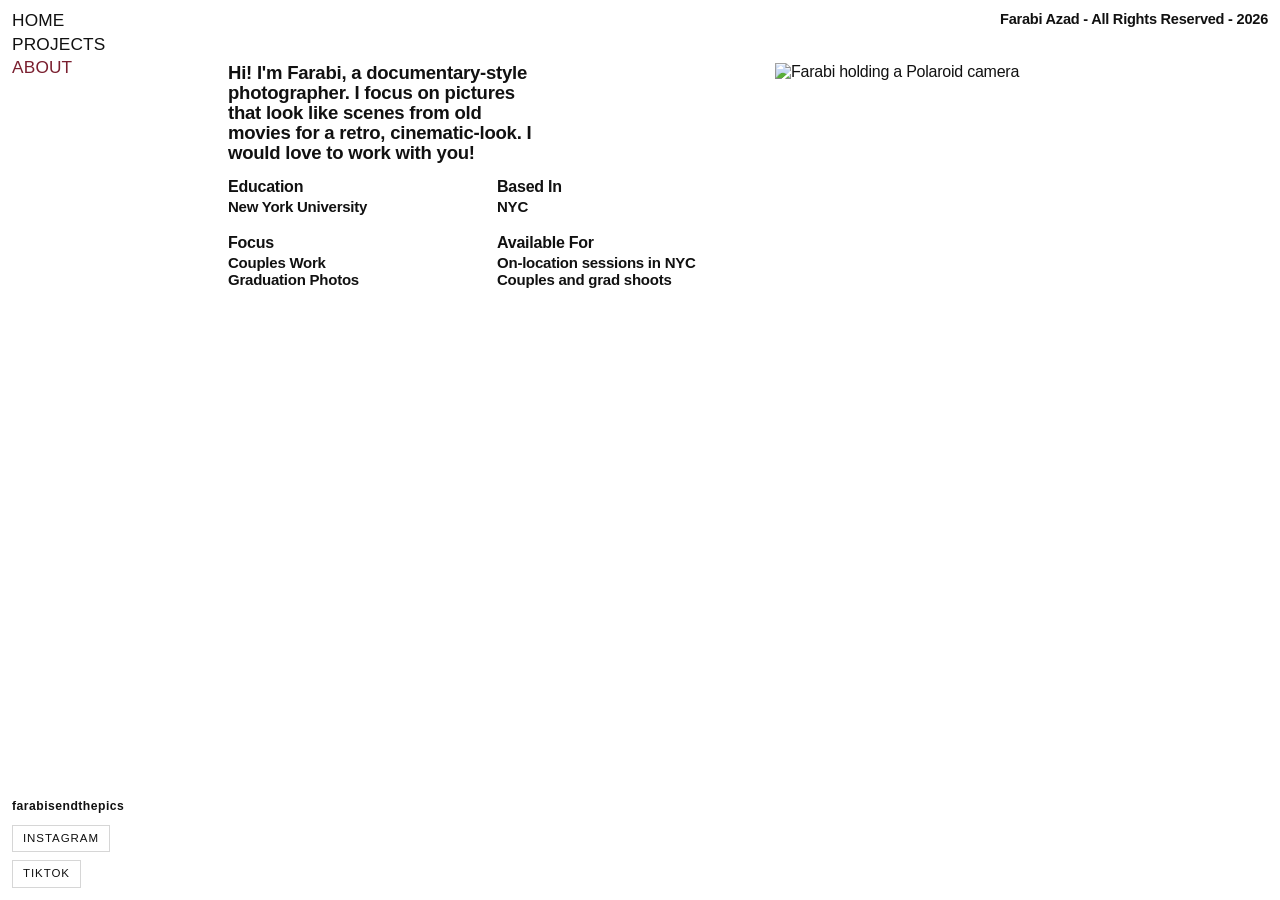
==== about.html @ 74b28d85 "Add files via upload" ====
<!DOCTYPE html>
<html lang="en">
<head>
  <meta charset="UTF-8" />
  <meta name="viewport" content="width=device-width, initial-scale=1.0" />
  <title>Farabi Azad | About</title>
  <link rel="stylesheet" href="styles.css" />
</head>
<body class="about-page">
  <header class="site-nav" aria-label="Main navigation">
    <a href="index.html">Home</a>
    <a href="projects.html">Projects</a>
    <a href="about.html" aria-current="page">About</a>
  </header>

  <div class="site-social" aria-label="Social links">
    <span class="site-logo">farabisendthepics</span>
    <a href="https://www.instagram.com/farabisendthepics/" target="_blank" rel="noopener">Instagram</a>
    <a href="https://www.tiktok.com/@farabisendthepics" target="_blank" rel="noopener">TikTok</a>
  </div>

  <p class="about-note">Farabi Azad - All Rights Reserved - 2026</p>

  <main class="page page-offset">
    <div class="about-layout">
      <section>
        <p class="about-intro">
          Hi! I'm Farabi, a documentary-style photographer. I focus on pictures that look like scenes from old movies for a retro, cinematic-look. I would love to work with you!
        </p>

        <div class="about-columns">
          <article class="about-block">
            <h2>Education</h2>
            <ul>
              <li>New York University</li>
            </ul>
          </article>

          <article class="about-block">
            <h2>Based In</h2>
            <ul>
              <li>NYC</li>
            </ul>
          </article>

          <article class="about-block">
            <h2>Focus</h2>
            <ul>
              <li>Couples Work</li>
              <li>Graduation Photos</li>
            </ul>
          </article>

          <article class="about-block">
            <h2>Available For</h2>
            <ul>
              <li>On-location sessions in NYC</li>
              <li>Couples and grad shoots</li>
            </ul>
          </article>
        </div>
      </section>

      <figure class="about-photo">
        <img src="images/about/about-01.jpg" alt="Farabi holding a Polaroid camera" />
      </figure>
    </div>
  </main>
</body>
</html>
---- styles.css ----
:root {
  --bg: #ffffff;
  --ink: #111111;
  --muted: #9b9b9b;
  --active: #7a1f2f;
  --page-pad: 12px;
  --mosaic-gap: 10px;
}

* {
  box-sizing: border-box;
  margin: 0;
  padding: 0;
}

html,
body {
  min-height: 100%;
}

body {
  font-family: "Helvetica Neue", Helvetica, Arial, sans-serif;
  background: var(--bg);
  color: var(--ink);
  letter-spacing: -0.015em;
}

img {
  display: block;
  width: 100%;
  height: 100%;
  object-fit: cover;
}

a {
  color: inherit;
  text-decoration: none;
}

.site-nav {
  position: fixed;
  top: var(--page-pad);
  left: var(--page-pad);
  z-index: 40;
  display: flex;
  flex-direction: column;
  gap: 6px;
}

.site-nav a {
  color: var(--ink);
  font-size: clamp(15px, 1.35vw, 22px);
  font-weight: 500;
  text-transform: uppercase;
  letter-spacing: 0.01em;
  line-height: 1.02;
}

.site-nav a[aria-current="page"],
.site-nav a:hover,
.site-nav a:focus-visible {
  color: var(--active);
}

.page {
  min-height: 100vh;
  padding: var(--page-pad);
}

.page-offset {
  padding-top: clamp(150px, 16vw, 250px);
}

.home-gallery {
  display: grid;
  grid-template-columns: 0.95fr 1.55fr 1fr;
  gap: 8px;
  align-items: stretch;
  margin-top: clamp(45px, 5vw, 95px);
}

.home-strips {
  display: grid;
  grid-template-columns: repeat(8, minmax(0, 1fr));
  min-height: clamp(320px, 41vw, 560px);
}

.home-feature,
.home-side {
  min-height: clamp(320px, 41vw, 560px);
}

.home-feature {
  position: relative;
  overflow: hidden;
}

.home-feature::after {
  content: "";
  position: absolute;
  inset: 0;
  background:
    repeating-linear-gradient(
      90deg,
      rgba(7, 20, 40, 0.45) 0 94px,
      rgba(30, 54, 82, 0.08) 94px 140px
    );
  pointer-events: none;
  mix-blend-mode: multiply;
}

.home-caption-row {
  display: grid;
  grid-template-columns: 0.95fr 1.55fr 1fr;
  gap: 8px;
  margin-top: 10px;
}

.home-caption {
  font-size: clamp(14px, 1.05vw, 20px);
  line-height: 1.03;
  font-weight: 700;
}

.home-caption.muted {
  color: var(--muted);
}

.home-caption strong {
  display: block;
}

.home-page {
  overflow-x: hidden;
}

.home-main {
  margin-left: calc(clamp(200px, 17vw, 280px) + 28px);
  height: 100vh;
  overflow-y: auto;
  padding: 12px 16px 14px 0;
}

.home-media-layout {
  display: grid;
  grid-template-columns: minmax(0, 0.95fr) minmax(0, 1.35fr);
  gap: var(--mosaic-gap);
  height: 100%;
}

.home-videos {
  display: block;
  height: 100%;
  min-height: 0;
  overflow: hidden;
  padding-right: 4px;
}

.home-video-group {
  display: none;
  grid-template-rows: repeat(3, minmax(0, 1fr));
  gap: var(--mosaic-gap);
  height: 100%;
}

.home-video-group.is-active {
  display: grid;
}

.home-video-card {
  display: flex;
  flex-direction: column;
  border: 1px solid #d6d6d6;
  background: #ffffff;
  min-height: 0;
}

.home-video {
  flex: 1 1 auto;
  min-height: 0;
  width: 100%;
  object-fit: cover;
  display: block;
  background: #e9e9e9;
}

.home-media-label {
  padding: 8px 10px;
  color: var(--muted);
  font-size: 0.76rem;
  text-transform: uppercase;
  letter-spacing: 0.08em;
}

.home-carousel {
  position: relative;
  overflow: hidden;
  height: 100%;
  padding-right: 4px;
}

.home-carousel-track {
  display: flex;
  flex-direction: column;
  gap: var(--mosaic-gap);
  will-change: transform;
}

.home-photo-tile {
  width: min(100%, 760px);
  margin-inline: auto;
}

.home-photo-tile.ratio-3-2 {
  aspect-ratio: 3 / 2;
}

.home-photo-tile.ratio-3-4 {
  aspect-ratio: 3 / 4;
}

.projects-page {
  overflow: hidden;
}

.projects-shell {
  min-height: 100vh;
}

.projects-sidebar {
  position: fixed;
  top: var(--page-pad);
  left: var(--page-pad);
  width: clamp(200px, 17vw, 280px);
  z-index: 40;
}

.projects-page .site-nav {
  position: static;
}

.projects-page .projects-tabs {
  margin-top: clamp(48px, 7vh, 84px);
  display: flex;
  flex-direction: column;
  gap: 6px;
}

.inquire-cta {
  margin-top: 16px;
  border: 0;
  background: transparent;
  color: var(--active);
  font-family: inherit;
  font-size: clamp(12px, 0.95vw, 16px);
  font-weight: 500;
  text-transform: uppercase;
  letter-spacing: 0.02em;
  text-align: left;
  cursor: pointer;
}

.inquire-cta:hover,
.inquire-cta:focus-visible {
  color: var(--active);
  outline: 0;
}

.projects-page .project-tab {
  border: 0;
  background: transparent;
  color: var(--ink);
  font-family: inherit;
  font-size: clamp(13px, 1.2vw, 19px);
  font-weight: 500;
  text-transform: uppercase;
  text-align: left;
  line-height: 1.04;
  letter-spacing: 0.02em;
  cursor: pointer;
}

.projects-page .project-tab.is-active {
  color: var(--active);
}

.projects-page .project-tab:focus-visible {
  outline: 2px solid var(--active);
  outline-offset: 4px;
}

.projects-main {
  margin-left: calc(clamp(200px, 17vw, 280px) + 28px);
  height: 100vh;
  overflow-y: auto;
  overflow-x: hidden;
  padding: 12px 18px 28px 0;
}

.projects-main::-webkit-scrollbar {
  width: 10px;
}

.projects-main::-webkit-scrollbar-track {
  background: #f0f0f0;
}

.projects-main::-webkit-scrollbar-thumb {
  background: #cbcbcb;
}

.projects-page .project-panel {
  display: none;
  padding: 0 8px 8px 0;
}

.projects-page .project-panel.is-active {
  display: block;
}

.project-stack {
  display: flex;
  flex-direction: column;
  gap: var(--mosaic-gap);
}

.project-line {
  display: grid;
  gap: var(--mosaic-gap);
}

.pair-left {
  grid-template-columns: 2fr 1fr;
}

.pair-right {
  grid-template-columns: 1fr 2fr;
}

.project-item {
  width: 100%;
  height: auto;
}

.project-item.is-landscape {
  aspect-ratio: 3 / 2;
}

.project-item.is-portrait {
  aspect-ratio: 3 / 4;
}

.inquiry-wrap {
  margin-top: 22px;
  padding: 14px;
  border: 1px solid #d6d6d6;
  background: #ffffff;
}

.inquiry-title {
  font-size: clamp(16px, 1.6vw, 24px);
  text-transform: uppercase;
  font-weight: 700;
  margin-bottom: 12px;
}

.inquiry-form {
  display: grid;
  gap: 10px;
}

.inquiry-grid {
  display: grid;
  grid-template-columns: repeat(2, minmax(0, 1fr));
  gap: 10px;
}

.inquiry-field {
  display: grid;
  gap: 5px;
}

.inquiry-field span {
  font-size: 0.75rem;
  text-transform: uppercase;
  letter-spacing: 0.06em;
}

.inquiry-field input,
.inquiry-field textarea {
  width: 100%;
  border: 1px solid #cfcfcf;
  border-radius: 0;
  padding: 9px 10px;
  font: inherit;
  background: #ffffff;
  color: var(--ink);
}

.inquiry-field textarea {
  resize: vertical;
}

.inquiry-submit {
  justify-self: start;
  border: 1px solid #111111;
  border-radius: 0;
  padding: 9px 16px;
  font: inherit;
  font-size: 0.78rem;
  font-weight: 700;
  text-transform: uppercase;
  letter-spacing: 0.06em;
  background: #ffffff;
  color: #111111;
  cursor: pointer;
}

.placeholder-frame {
  border: 1px solid #d6d6d6;
  background: #ffffff;
  border-radius: 0;
  overflow: hidden;
  display: flex;
  align-items: center;
  justify-content: center;
}

.placeholder-frame figcaption {
  color: var(--muted);
  font-size: 0.78rem;
  text-transform: uppercase;
  letter-spacing: 0.14em;
}

.about-note {
  position: fixed;
  top: 12px;
  right: 12px;
  z-index: 30;
  font-size: clamp(14px, 1.14vw, 20px);
  font-weight: 700;
  line-height: 1;
}

.about-layout {
  display: grid;
  grid-template-columns: 0.95fr 1fr;
  gap: clamp(22px, 3vw, 46px);
  align-items: start;
  margin-top: clamp(45px, 5vw, 95px);
}

.about-intro {
  font-size: clamp(19px, 1.63vw, 29px);
  line-height: 1.08;
  font-weight: 700;
  max-width: 32ch;
}

.about-columns {
  margin-top: clamp(22px, 2.8vw, 44px);
  display: grid;
  grid-template-columns: repeat(2, minmax(0, 1fr));
  gap: clamp(14px, 1.7vw, 26px);
}

.about-block h2 {
  font-size: clamp(19px, 1.45vw, 25px);
  line-height: 1;
  margin-bottom: 6px;
}

.about-block ul {
  list-style: none;
}

.about-block li {
  font-size: clamp(17px, 1.34vw, 22px);
  line-height: 1.08;
  font-weight: 700;
}

.about-photo {
  min-height: clamp(390px, 54vw, 860px);
}

@media (max-width: 1080px) {
  .home-gallery,
  .home-caption-row {
    grid-template-columns: 1fr;
  }

  .home-strips,
  .home-feature,
  .home-side {
    min-height: 340px;
  }

  .about-layout,
  .about-columns {
    grid-template-columns: 1fr;
  }

  .projects-sidebar {
    width: 210px;
  }

  .projects-main {
    margin-left: 236px;
  }

  .home-main {
    margin-left: 236px;
  }

  .home-media-layout {
    grid-template-columns: minmax(0, 0.95fr) minmax(0, 1.2fr);
  }

  .home-photo-tile {
    width: min(100%, 640px);
  }

  .pair-left,
  .pair-right {
    grid-template-columns: repeat(2, minmax(0, 1fr));
  }

  .inquiry-grid {
    grid-template-columns: 1fr;
  }
}

@media (max-width: 1280px) and (min-width: 1081px) {
  .projects-sidebar {
    width: 190px;
  }

  .projects-main {
    margin-left: 216px;
  }

  .home-main {
    margin-left: 216px;
  }
}

@media (max-height: 900px) and (hover: none) and (pointer: coarse) {
  .home-page,
  .projects-page {
    overflow-y: auto;
  }

  .home-main,
  .projects-main {
    height: auto;
    min-height: 100vh;
  }

  .home-media-layout {
    grid-template-columns: 1fr;
    height: auto;
  }

  .home-videos {
    height: auto;
    overflow: visible;
    padding-right: 0;
  }

  .home-carousel {
    height: auto;
  }
}

@media (max-width: 820px) and (hover: none) and (pointer: coarse) {
  body:not(.projects-page):not(.home-page) .site-nav {
    position: static;
    padding: 12px 12px 0;
    flex-direction: row;
    gap: 12px;
    flex-wrap: wrap;
  }

  .about-note {
    position: static;
    margin: 2px 12px 0;
    text-align: right;
  }

  .page {
    padding: 8px 12px 18px;
  }

  .page-offset {
    padding-top: 18px;
  }

  .projects-sidebar {
    width: 170px;
  }

  .projects-main {
    margin-left: 188px;
  }

  .home-main {
    margin-left: 188px;
    overflow-y: auto;
  }

  .projects-page .project-tab {
    font-size: clamp(11px, 3.4vw, 16px);
  }

  .inquire-cta {
    font-size: clamp(11px, 3.2vw, 16px);
  }

  .home-media-layout {
    grid-template-columns: 1fr;
    height: auto;
  }

  .home-videos {
    max-height: none;
    height: auto;
    overflow: visible;
    padding-right: 0;
  }

  .home-carousel {
    height: auto;
    padding-bottom: 12px;
  }

  .home-photo-tile {
    width: min(100%, 520px);
  }

  .pair-left,
  .pair-right {
    grid-template-columns: 1fr;
  }
}

@media (max-width: 820px) and (hover: none) and (pointer: coarse) {
  :root {
    --page-pad: 10px;
    --mosaic-gap: 12px;
  }

  body {
    background: #faf8f5;
    letter-spacing: -0.01em;
  }

  .site-nav {
    position: fixed;
    top: 10px;
    left: 10px;
    right: 10px;
    z-index: 220;
    display: grid;
    grid-template-columns: repeat(3, minmax(0, 1fr));
    gap: 8px;
    padding: 10px;
    border: 1px solid #ddd7cf;
    background: rgba(255, 255, 255, 0.95);
    backdrop-filter: blur(6px);
  }

  .site-nav a {
    font-size: 0.74rem;
    line-height: 1.1;
    text-align: center;
    padding: 8px 6px;
    border: 1px solid #e4dfd7;
    background: #fff;
  }

  .site-nav a[aria-current="page"] {
    color: #ffffff;
    background: var(--active);
    border-color: var(--active);
  }

  .home-main {
    margin-left: 0;
    height: auto;
    min-height: 100vh;
    overflow: visible;
    padding: 92px 12px 18px;
  }

  .home-media-layout {
    grid-template-columns: 1fr;
    gap: 14px;
    height: auto;
  }

  .home-videos {
    height: auto;
    overflow: visible;
    padding-right: 0;
  }

  .home-video-group {
    height: auto;
    gap: 12px;
  }

  .home-video-card,
  .home-photo-tile,
  .project-item,
  .inquiry-wrap {
    border: 1px solid #dfd9cf;
    border-radius: 14px;
    background: #ffffff;
    box-shadow: 0 8px 24px rgba(17, 17, 17, 0.06);
    overflow: hidden;
  }

  .home-media-label {
    letter-spacing: 0.12em;
  }

  .home-carousel {
    height: auto;
    overflow: visible;
    padding-right: 0;
  }

  .home-carousel-track {
    gap: 12px;
  }

  .home-photo-tile {
    width: 100%;
    margin-inline: 0;
  }

  .projects-shell {
    min-height: 100vh;
    padding-top: 92px;
  }

  .projects-sidebar {
    position: static;
    top: auto;
    left: auto;
    width: auto;
    margin: 0 12px 12px;
  }

  .projects-page .projects-tabs {
    margin-top: 0;
    display: grid;
    grid-template-columns: repeat(3, minmax(0, 1fr));
    gap: 8px;
  }

  .projects-page .project-tab {
    font-size: 0.74rem;
    line-height: 1.15;
    text-align: center;
    padding: 10px 8px;
    border: 1px solid #dfd9cf;
    border-radius: 999px;
    background: #ffffff;
  }

  .projects-page .project-tab.is-active {
    color: #ffffff;
    background: var(--active);
    border-color: var(--active);
  }

  .inquire-cta {
    margin-top: 10px;
    width: 100%;
    text-align: center;
    padding: 10px 12px;
    border: 1px solid var(--active);
    border-radius: 999px;
    background: #ffffff;
    font-size: 0.74rem;
  }

  .projects-main {
    margin-left: 0;
    height: auto;
    overflow: visible;
    padding: 0 12px 20px;
  }

  .projects-page .project-panel {
    padding: 0;
  }

  .project-stack,
  .project-line {
    gap: 12px;
  }

  body:not(.home-page):not(.projects-page) {
    padding-top: 92px;
  }

  .about-note {
    position: static;
    margin: 0 12px 10px;
    text-align: right;
  }

  .page {
    padding: 0 12px 18px;
  }

  .page-offset {
    padding-top: 0;
  }

  .about-layout {
    margin-top: 0;
    gap: 14px;
  }
}

@media (max-width: 1080px) and (hover: hover) and (pointer: fine) {
  .pair-left {
    grid-template-columns: 2fr 1fr;
  }

  .pair-right {
    grid-template-columns: 1fr 2fr;
  }
}

.site-social {
  position: fixed;
  left: var(--page-pad);
  bottom: var(--page-pad);
  z-index: 45;
  display: flex;
  flex-direction: column;
  gap: 8px;
}

.site-logo {
  display: block;
  font-size: clamp(12px, 0.95vw, 15px);
  font-weight: 700;
  letter-spacing: 0.04em;
  text-transform: lowercase;
  margin-bottom: 4px;
}

.site-social a {
  display: inline-block;
  width: fit-content;
  border: 1px solid #d6d6d6;
  background: #ffffff;
  padding: 7px 10px;
  font-size: clamp(11px, 0.9vw, 14px);
  line-height: 1;
  text-transform: uppercase;
  letter-spacing: 0.08em;
}

.site-social a:hover,
.site-social a:focus-visible {
  border-color: var(--active);
  color: var(--active);
  outline: none;
}

@media (max-width: 820px) and (hover: none) and (pointer: coarse) {
  .site-social {
    position: static;
    left: auto;
    bottom: auto;
    margin: 10px 12px 12px;
    display: grid;
    grid-template-columns: repeat(2, minmax(0, 1fr));
    gap: 8px;
  }

  .site-logo {
    grid-column: 1 / -1;
    text-align: center;
    margin-bottom: 0;
    font-size: 0.8rem;
  }

  .site-social a {
    width: 100%;
    text-align: center;
    border-radius: 999px;
    padding: 10px 8px;
    font-size: 0.72rem;
  }
}

.inquiry-status {
  margin-top: 4px;
  font-size: 0.86rem;
  font-weight: 600;
  color: #1d5c2d;
}

.inquiry-status.is-error {
  color: #8a1f1f;
}

.inquiry-submit:disabled {
  opacity: 0.6;
  cursor: wait;
}

.personal-line {
  grid-template-columns: repeat(2, minmax(0, 1fr));
}

@media (max-width: 820px) and (hover: none) and (pointer: coarse) {
  .personal-line {
    grid-template-columns: 1fr;
  }
}

.about-page {
  height: 100vh;
  overflow: hidden;
}

.about-page .page {
  min-height: 100vh;
  height: 100vh;
  padding: var(--page-pad);
}

.about-page .page-offset {
  padding-top: clamp(58px, 7vh, 84px);
}

.about-page .about-layout {
  grid-template-columns: minmax(0, 1fr) minmax(0, 0.82fr);
  gap: clamp(14px, 2vw, 28px);
  margin-top: 0;
  align-items: start;
}

.about-page .about-intro {
  font-size: clamp(15px, 1.15vw, 21px);
  line-height: 1.12;
  max-width: 36ch;
}

.about-page .about-columns {
  margin-top: clamp(12px, 1.5vh, 18px);
  gap: clamp(10px, 1.2vw, 16px);
}

.about-page .about-block h2 {
  font-size: clamp(14px, 1.05vw, 18px);
}

.about-page .about-block li {
  font-size: clamp(13px, 0.95vw, 16px);
  line-height: 1.14;
}

.about-page .about-photo {
  min-height: 0;
  height: clamp(300px, 52vh, 520px);
  max-height: 52vh;
}

@media (max-width: 1080px) {
  .about-page {
    height: auto;
    overflow: auto;
  }

  .about-page .page {
    height: auto;
    min-height: 100vh;
  }

  .about-page .about-photo {
    height: auto;
    max-height: none;
  }
}

.inquiry-wrap {
  transition: opacity 260ms ease, transform 260ms ease;
}

.inquiry-wrap.is-exiting {
  opacity: 0;
  transform: translateY(8px);
}

.inquiry-wrap.is-submitted {
  border: 0;
  background: transparent;
  padding: 0;
}

.inquiry-thank-you {
  margin: 0;
  font-size: clamp(16px, 1.35vw, 24px);
  font-weight: 600;
  line-height: 1.15;
  color: var(--active);
}

/* About page fit + no overlap fixes */
.about-page .page {
  margin-left: calc(clamp(200px, 17vw, 280px) + 28px);
  width: calc(100% - (clamp(200px, 17vw, 280px) + 28px));
}

.about-page .about-photo {
  height: clamp(340px, 60vh, 640px);
  max-height: 60vh;
}

.about-page .about-photo img {
  object-fit: contain;
  object-position: center;
  background: #ffffff;
}

@media (max-width: 1280px) and (min-width: 1081px) {
  .about-page .page {
    margin-left: 216px;
    width: calc(100% - 216px);
  }
}

@media (max-width: 1080px) {
  .about-page .page {
    margin-left: 0;
    width: auto;
  }
}

/* About page balance pass: reduce whitespace, match text/photo heights */
.about-page .about-layout {
  grid-template-columns: minmax(0, 1fr) minmax(0, 0.95fr);
  gap: clamp(16px, 2.2vw, 30px);
  align-items: stretch;
}

.about-page .about-layout > section {
  display: flex;
  flex-direction: column;
  justify-content: flex-start;
  gap: clamp(10px, 1.2vh, 16px);
  min-height: clamp(360px, 64vh, 700px);
}

.about-page .about-intro {
  font-size: clamp(18px, 1.45vw, 25px);
  line-height: 1.08;
  max-width: 30ch;
}

.about-page .about-columns {
  margin-top: clamp(2px, 0.6vh, 8px);
  gap: clamp(12px, 1.5vw, 20px);
}

.about-page .about-block h2 {
  font-size: clamp(16px, 1.2vw, 21px);
  margin-bottom: 4px;
}

.about-page .about-block li {
  font-size: clamp(15px, 1.05vw, 18px);
  line-height: 1.1;
}

.about-page .about-photo {
  height: clamp(360px, 64vh, 700px);
  max-height: 64vh;
}

@media (max-width: 1080px) {
  .about-page .about-layout > section {
    min-height: auto;
  }
}

/* Inquiry success box + confetti splash */
.inquiry-wrap.is-submitted {
  position: relative;
  display: grid;
  place-items: center;
  border: 1px solid #d6d6d6;
  background: #ffffff;
  padding: 14px;
  overflow: hidden;
}

.inquiry-wrap.is-submitted::before,
.inquiry-wrap.is-submitted::after {
  content: "";
  position: absolute;
  left: 50%;
  top: 50%;
  width: 10px;
  height: 10px;
  border-radius: 50%;
  pointer-events: none;
  opacity: 0;
}

.inquiry-wrap.is-submitted::before {
  box-shadow:
    -150px -30px #ff5e78,
    -120px -92px #ff9f43,
    -72px -128px #ffd166,
    -18px -144px #06d6a0,
    40px -136px #00c2ff,
    92px -108px #5c7cfa,
    132px -58px #a855f7,
    148px -8px #f43f5e,
    124px 42px #fb7185,
    86px 98px #f59e0b,
    30px 136px #22c55e,
    -26px 142px #0ea5e9,
    -88px 112px #8b5cf6,
    -130px 64px #ef4444;
  animation: confetti-burst 3000ms cubic-bezier(0.2, 0.82, 0.2, 1) both;
}

.inquiry-wrap.is-submitted::after {
  box-shadow:
    -142px 16px #f97316,
    -110px -58px #facc15,
    -52px -122px #10b981,
    8px -146px #22d3ee,
    70px -120px #3b82f6,
    126px -70px #a855f7,
    152px -14px #ec4899,
    136px 50px #fb7185,
    76px 108px #f59e0b,
    12px 142px #34d399,
    -54px 130px #38bdf8,
    -106px 84px #6366f1;
  animation: confetti-burst 3200ms cubic-bezier(0.16, 0.84, 0.2, 1) 120ms both;
}

@keyframes confetti-burst {
  0% {
    opacity: 0;
    transform: translate(-50%, -50%) scale(0.18) rotate(0deg);
  }

  18% {
    opacity: 1;
  }

  100% {
    opacity: 0;
    transform: translate(-50%, -50%) scale(1.22) rotate(28deg);
  }
}

.inquiry-thank-you {
  position: relative;
  z-index: 2;
  width: 100%;
  margin: 0;
  text-align: center;
  font-size: clamp(16px, 1.35vw, 24px);
  font-weight: 600;
  line-height: 1.2;
  color: var(--active);
}
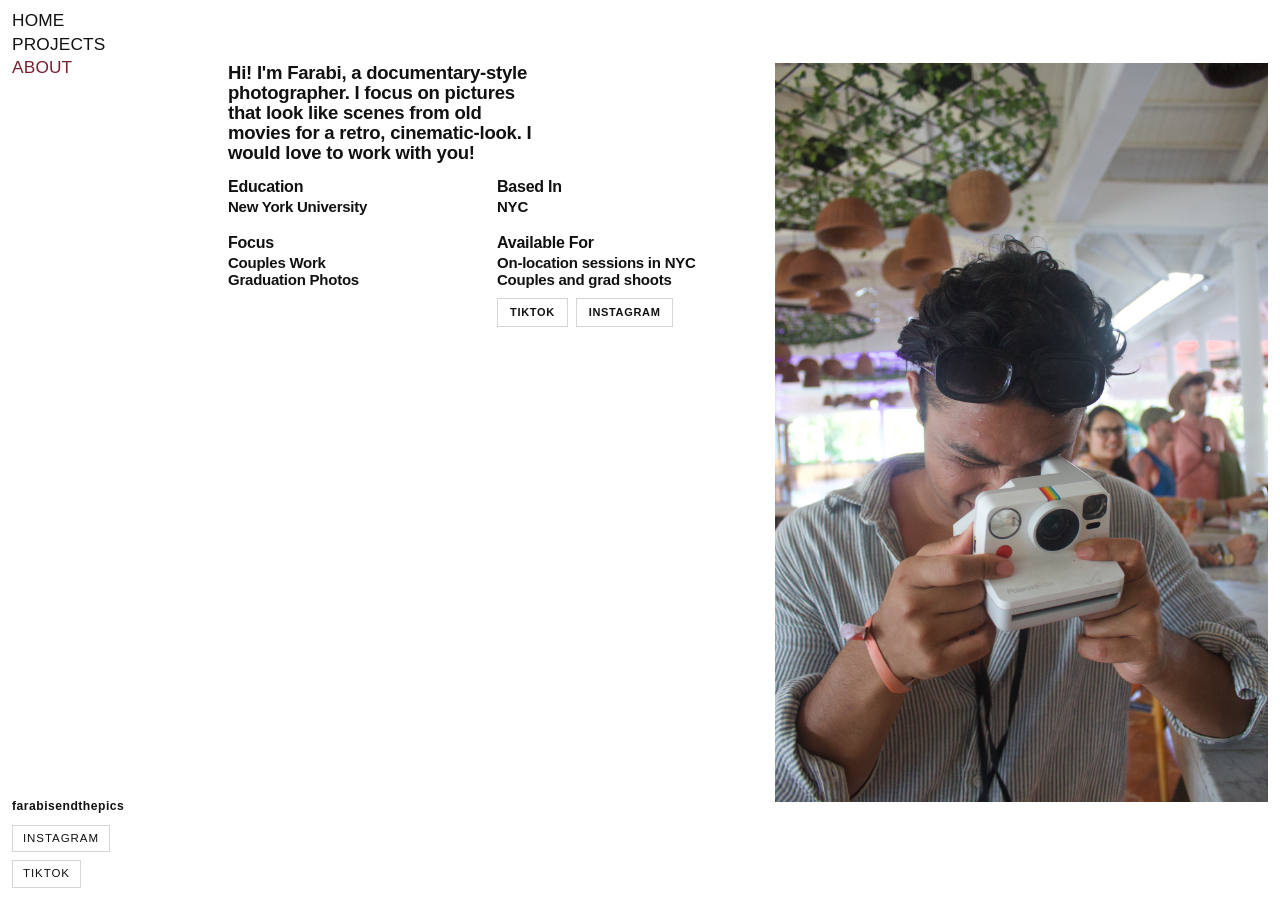
==== commit aa6b753c: "fina" ====
--- a/about.html
+++ b/about.html
@@ -18,8 +18,6 @@
     <a href="https://www.instagram.com/farabisendthepics/" target="_blank" rel="noopener">Instagram</a>
     <a href="https://www.tiktok.com/@farabisendthepics" target="_blank" rel="noopener">TikTok</a>
   </div>
-
-  <p class="about-note">Farabi Azad - All Rights Reserved - 2026</p>
 
   <main class="page page-offset">
     <div class="about-layout">
@@ -57,6 +55,10 @@
               <li>On-location sessions in NYC</li>
               <li>Couples and grad shoots</li>
             </ul>
+            <div class="about-contact-links" aria-label="Social links">
+              <a class="about-contact-btn" href="https://www.tiktok.com/@farabisendthepics" target="_blank" rel="noopener">TikTok</a>
+              <a class="about-contact-btn" href="https://www.instagram.com/farabisendthepics/" target="_blank" rel="noopener">Instagram</a>
+            </div>
           </article>
         </div>
       </section>
--- a/styles.css
+++ b/styles.css
@@ -5,6 +5,7 @@
   --active: #7a1f2f;
   --page-pad: 12px;
   --mosaic-gap: 10px;
+  --project-tile-height: clamp(220px, 22vw, 320px);
 }
 
 * {
@@ -54,6 +55,20 @@
   text-transform: uppercase;
   letter-spacing: 0.01em;
   line-height: 1.02;
+}
+
+.site-nav .nav-social {
+  display: none;
+}
+
+.site-nav .nav-social svg {
+  width: 16px;
+  height: 16px;
+  display: block;
+}
+
+.site-nav .nav-social-tiktok svg {
+  fill: currentColor;
 }
 
 .site-nav a[aria-current="page"],
@@ -212,7 +227,7 @@
 }
 
 .home-photo-tile.ratio-3-2 {
-  aspect-ratio: 3 / 2;
+  aspect-ratio: 4 / 3;
 }
 
 .home-photo-tile.ratio-3-4 {
@@ -324,6 +339,47 @@
   gap: var(--mosaic-gap);
 }
 
+.project-dual-carousel {
+  display: grid;
+  gap: var(--mosaic-gap);
+}
+
+.project-carousel-row {
+  position: relative;
+  overflow: hidden;
+}
+
+.project-carousel-track {
+  display: flex;
+  width: max-content;
+  gap: var(--mosaic-gap);
+  will-change: transform;
+}
+
+.project-carousel-item {
+  flex: 0 0 auto;
+  height: var(--project-tile-height);
+  display: flex;
+  align-items: center;
+  justify-content: center;
+}
+
+.project-carousel-item.is-landscape {
+  width: calc(var(--project-tile-height) * 1.333333);
+  aspect-ratio: 4 / 3;
+}
+
+.project-carousel-item.is-portrait {
+  width: calc(var(--project-tile-height) * 0.75);
+  aspect-ratio: 3 / 4;
+}
+
+.project-carousel-item img {
+  width: 100%;
+  height: 100%;
+  object-fit: cover;
+}
+
 .project-line {
   display: grid;
   gap: var(--mosaic-gap);
@@ -343,7 +399,12 @@
 }
 
 .project-item.is-landscape {
-  aspect-ratio: 3 / 2;
+  aspect-ratio: 4 / 3;
+}
+
+.project-item.is-landscape img {
+  object-fit: cover;
+  object-position: center;
 }
 
 .project-item.is-portrait {
@@ -417,8 +478,8 @@
 }
 
 .placeholder-frame {
-  border: 1px solid #d6d6d6;
-  background: #ffffff;
+  border: 0;
+  background: transparent;
   border-radius: 0;
   overflow: hidden;
   display: flex;
@@ -481,8 +542,41 @@
   font-weight: 700;
 }
 
+.about-contact-links {
+  margin-top: 10px;
+  display: flex;
+  flex-wrap: wrap;
+  gap: 8px;
+}
+
+.about-contact-btn {
+  display: inline-flex;
+  align-items: center;
+  justify-content: center;
+  padding: 8px 12px;
+  border: 1px solid #d6d6d6;
+  background: #ffffff;
+  color: var(--ink);
+  font-size: clamp(11px, 0.85vw, 13px);
+  font-weight: 600;
+  text-transform: uppercase;
+  letter-spacing: 0.06em;
+  line-height: 1;
+}
+
+.about-contact-btn:hover,
+.about-contact-btn:focus-visible {
+  border-color: var(--active);
+  color: var(--active);
+  outline: none;
+}
+
 .about-photo {
   min-height: clamp(390px, 54vw, 860px);
+}
+
+.about-note {
+  display: none !important;
 }
 
 @media (max-width: 1080px) {
@@ -641,7 +735,7 @@
 
   .pair-left,
   .pair-right {
-    grid-template-columns: 1fr;
+    grid-template-columns: repeat(2, minmax(0, 1fr));
   }
 }
 
@@ -658,46 +752,65 @@
 
   .site-nav {
     position: fixed;
-    top: 10px;
+    top: 6px;
     left: 10px;
     right: 10px;
     z-index: 220;
-    display: grid;
-    grid-template-columns: repeat(3, minmax(0, 1fr));
-    gap: 8px;
-    padding: 10px;
-    border: 1px solid #ddd7cf;
-    background: rgba(255, 255, 255, 0.95);
-    backdrop-filter: blur(6px);
+    display: flex;
+    align-items: center;
+    justify-content: center;
+    gap: 12px;
+    padding: 4px 0;
+    border: 0;
+    background: transparent;
+    backdrop-filter: none;
   }
 
   .site-nav a {
-    font-size: 0.74rem;
+    font-size: 0.76rem;
     line-height: 1.1;
     text-align: center;
-    padding: 8px 6px;
-    border: 1px solid #e4dfd7;
-    background: #fff;
+    padding: 0;
+    border: 0;
+    background: transparent;
   }
 
   .site-nav a[aria-current="page"] {
-    color: #ffffff;
-    background: var(--active);
-    border-color: var(--active);
+    color: var(--active);
+    background: transparent;
+    border-color: transparent;
+  }
+
+  .home-page .site-nav .nav-social {
+    display: inline-flex;
+    align-items: center;
+    justify-content: center;
+    width: 18px;
+    height: 18px;
+  }
+
+  .home-page .site-nav .nav-social svg {
+    width: 16px;
+    height: 16px;
+  }
+
+  .home-page {
+    overflow: hidden;
   }
 
   .home-main {
     margin-left: 0;
-    height: auto;
+    height: 100vh;
     min-height: 100vh;
-    overflow: visible;
-    padding: 92px 12px 18px;
+    overflow: hidden;
+    padding: 34px 8px 8px;
   }
 
   .home-media-layout {
     grid-template-columns: 1fr;
-    gap: 14px;
-    height: auto;
+    grid-template-rows: repeat(2, minmax(0, 1fr));
+    gap: 8px;
+    height: calc(100vh - 42px);
   }
 
   .home-videos {
@@ -716,7 +829,7 @@
   .project-item,
   .inquiry-wrap {
     border: 1px solid #dfd9cf;
-    border-radius: 14px;
+    border-radius: 0;
     background: #ffffff;
     box-shadow: 0 8px 24px rgba(17, 17, 17, 0.06);
     overflow: hidden;
@@ -727,23 +840,34 @@
   }
 
   .home-carousel {
-    height: auto;
-    overflow: visible;
+    height: 100%;
+    overflow: hidden;
     padding-right: 0;
+    display: flex;
+    align-items: center;
   }
 
   .home-carousel-track {
-    gap: 12px;
+    display: flex;
+    flex-direction: row;
+    align-items: stretch;
+    width: max-content;
+    gap: 8px;
   }
 
   .home-photo-tile {
-    width: 100%;
+    width: clamp(146px, 44vw, 216px);
+    flex: 0 0 auto;
     margin-inline: 0;
+  }
+
+  .home-page .site-social {
+    display: none;
   }
 
   .projects-shell {
     min-height: 100vh;
-    padding-top: 92px;
+    padding-top: 46px;
   }
 
   .projects-sidebar {
@@ -755,7 +879,7 @@
   }
 
   .projects-page .projects-tabs {
-    margin-top: 0;
+    margin-top: 2px;
     display: grid;
     grid-template-columns: repeat(3, minmax(0, 1fr));
     gap: 8px;
@@ -766,9 +890,9 @@
     line-height: 1.15;
     text-align: center;
     padding: 10px 8px;
-    border: 1px solid #dfd9cf;
+    border: 0;
     border-radius: 999px;
-    background: #ffffff;
+    background: transparent;
   }
 
   .projects-page .project-tab.is-active {
@@ -777,14 +901,20 @@
     border-color: var(--active);
   }
 
-  .inquire-cta {
-    margin-top: 10px;
-    width: 100%;
+  .projects-page .inquire-cta {
+    position: fixed;
+    left: 12px;
+    right: 12px;
+    bottom: calc(12px + env(safe-area-inset-bottom));
+    z-index: 260;
+    margin-top: 0;
+    width: auto;
     text-align: center;
-    padding: 10px 12px;
+    padding: 12px 12px;
     border: 1px solid var(--active);
     border-radius: 999px;
     background: #ffffff;
+    box-shadow: 0 8px 20px rgba(17, 17, 17, 0.14);
     font-size: 0.74rem;
   }
 
@@ -792,7 +922,11 @@
     margin-left: 0;
     height: auto;
     overflow: visible;
-    padding: 0 12px 20px;
+    padding: 0 12px calc(110px + env(safe-area-inset-bottom));
+  }
+
+  .inquiry-wrap {
+    scroll-margin-top: 102px;
   }
 
   .projects-page .project-panel {
@@ -925,7 +1059,7 @@
 
 @media (max-width: 820px) and (hover: none) and (pointer: coarse) {
   .personal-line {
-    grid-template-columns: 1fr;
+    grid-template-columns: repeat(2, minmax(0, 1fr));
   }
 }
 
@@ -1182,3 +1316,432 @@
   line-height: 1.2;
   color: var(--active);
 }
+
+@media (max-width: 820px) {
+  :root {
+    --project-tile-height: clamp(160px, 46vw, 220px) !important;
+  }
+
+  .site-nav {
+    position: fixed !important;
+    top: 6px !important;
+    left: 10px !important;
+    right: 10px !important;
+    z-index: 280 !important;
+    display: flex !important;
+    flex-direction: row !important;
+    align-items: center !important;
+    justify-content: center !important;
+    gap: 12px !important;
+    padding: 0 !important;
+    border: 0 !important;
+    background: transparent !important;
+    backdrop-filter: none !important;
+  }
+
+  .site-nav a {
+    font-size: 0.78rem !important;
+    line-height: 1.08 !important;
+    text-align: center !important;
+    padding: 0 !important;
+    border: 0 !important;
+    background: transparent !important;
+  }
+
+  .site-nav a[aria-current="page"] {
+    color: var(--active) !important;
+    background: transparent !important;
+    border-color: transparent !important;
+  }
+
+  .home-page .site-nav .nav-social {
+    display: inline-flex !important;
+    align-items: center !important;
+    justify-content: center !important;
+    width: 16px !important;
+    height: 16px !important;
+  }
+
+  .home-page .site-nav .nav-social svg {
+    width: 16px !important;
+    height: 16px !important;
+    display: block !important;
+  }
+
+  .home-page .site-social {
+    display: none !important;
+  }
+
+  .home-page {
+    overflow: hidden !important;
+  }
+
+  .home-page .home-main {
+    margin-left: 0 !important;
+    height: 100vh !important;
+    min-height: 100vh !important;
+    overflow: hidden !important;
+    padding: 34px 8px 8px !important;
+  }
+
+  .home-page .home-media-layout {
+    grid-template-columns: 1fr !important;
+    grid-template-rows: repeat(2, minmax(0, 1fr)) !important;
+    gap: 8px !important;
+    height: calc(100vh - 42px) !important;
+  }
+
+  .home-page .home-carousel {
+    height: 100% !important;
+    overflow: hidden !important;
+    padding: 0 !important;
+    display: flex !important;
+    align-items: center !important;
+  }
+
+  .home-page .home-carousel-track {
+    display: flex !important;
+    flex-direction: row !important;
+    align-items: stretch !important;
+    width: max-content !important;
+    gap: 8px !important;
+  }
+
+  .home-page .home-photo-tile {
+    width: clamp(148px, 44vw, 220px) !important;
+    flex: 0 0 auto !important;
+    margin-inline: 0 !important;
+  }
+
+  .home-page .home-photo-tile.ratio-3-2 img {
+    object-fit: cover !important;
+    object-position: center !important;
+    background: transparent !important;
+  }
+
+  .home-page .home-photo-tile.ratio-3-4 img {
+    object-fit: cover !important;
+    object-position: center !important;
+  }
+
+  .projects-page .projects-shell {
+    padding-top: 44px !important;
+  }
+
+  .projects-page .projects-sidebar {
+    margin-top: 0 !important;
+  }
+
+  .projects-page .projects-tabs {
+    margin-top: 0 !important;
+  }
+
+  .about-page .page {
+    padding-top: 44px !important;
+  }
+}
+
+/* Final mobile home layout + no-crop/no-border pass */
+.placeholder-frame,
+.project-item,
+.project-carousel-item,
+.home-photo-tile {
+  border: 0 !important;
+  box-shadow: none !important;
+}
+
+@media (max-width: 820px) {
+  .home-page .site-nav {
+    top: 50% !important;
+    left: 50% !important;
+    right: auto !important;
+    transform: translate(-50%, -50%) !important;
+    width: max-content !important;
+    gap: 10px !important;
+    padding: 0 !important;
+    z-index: 320 !important;
+  }
+
+  .home-page .site-nav a {
+    white-space: nowrap !important;
+  }
+
+  .home-page .home-main {
+    padding: 8px !important;
+  }
+
+  .home-page .home-media-layout {
+    height: calc(100vh - 16px) !important;
+    gap: 8px !important;
+  }
+
+  .home-page .home-carousel-track {
+    gap: 8px !important;
+  }
+
+  .home-page .home-photo-tile {
+    flex: 0 0 auto !important;
+    margin-inline: 0 !important;
+    background: transparent !important;
+  }
+
+  .home-page .home-photo-tile.ratio-3-2 {
+    width: clamp(210px, 58vw, 340px) !important;
+  }
+
+  .home-page .home-photo-tile.ratio-3-4 {
+    width: clamp(138px, 39vw, 220px) !important;
+  }
+
+  .home-page .home-photo-tile img {
+    object-fit: cover !important;
+    object-position: center !important;
+    background: transparent !important;
+  }
+}
+
+@media (max-width: 820px) {
+  .projects-page .site-social {
+    display: none !important;
+  }
+
+  .projects-page .project-tab,
+  .projects-page .inquire-cta,
+  .site-social a,
+  .site-nav a,
+  button {
+    border-radius: 0 !important;
+  }
+}
+
+@media (max-width: 820px) {
+  html,
+  body.home-page,
+  .home-page {
+    height: 100dvh !important;
+    overflow: hidden !important;
+    overscroll-behavior: none !important;
+  }
+
+  .home-page .home-main {
+    margin-left: 0 !important;
+    height: 100dvh !important;
+    min-height: 100dvh !important;
+    overflow: hidden !important;
+    padding: 4px !important;
+  }
+
+  .home-page .home-media-layout {
+    grid-template-columns: 1fr !important;
+    grid-template-rows: repeat(2, minmax(0, 1fr)) !important;
+    gap: 3px !important;
+    height: calc(100dvh - 8px) !important;
+  }
+
+  .home-page .home-carousel {
+    height: 100% !important;
+    overflow: hidden !important;
+    padding: 0 !important;
+    display: flex !important;
+    align-items: center !important;
+  }
+
+  .home-page .home-carousel-track {
+    gap: 4px !important;
+  }
+
+  .home-page .home-photo-tile.ratio-3-2 {
+    width: clamp(230px, 66vw, 390px) !important;
+  }
+
+  .home-page .home-photo-tile.ratio-3-4 {
+    width: clamp(148px, 43vw, 250px) !important;
+  }
+
+  .home-page .site-nav {
+    top: 50% !important;
+    left: 50% !important;
+    right: auto !important;
+    transform: translate(-50%, -50%) !important;
+    width: max-content !important;
+    gap: 11px !important;
+    padding: 0 !important;
+    z-index: 330 !important;
+  }
+
+  .home-page .site-nav a {
+    white-space: nowrap !important;
+    font-size: 0.8rem !important;
+  }
+
+  .home-page .site-nav::after {
+    content: "@farabisendthepics";
+    position: absolute;
+    left: 50%;
+    top: calc(100% + 2px);
+    transform: translateX(-50%);
+    font-size: 0.66rem;
+    line-height: 1;
+    letter-spacing: 0.02em;
+    text-transform: lowercase;
+    color: var(--ink);
+    white-space: nowrap;
+    pointer-events: none;
+  }
+}
+
+/* Mobile home final lock + spacing tune */
+@media (max-width: 820px) and (hover: none) and (pointer: coarse) {
+  html,
+  body.home-page {
+    height: 100dvh !important;
+    overflow: hidden !important;
+    overscroll-behavior: none !important;
+  }
+
+  body.home-page {
+    touch-action: pan-x;
+  }
+
+  .home-page .home-main {
+    margin-left: 0 !important;
+    height: 100dvh !important;
+    min-height: 100dvh !important;
+    overflow: hidden !important;
+    padding: 0 3px !important;
+  }
+
+  .home-page .home-media-layout {
+    grid-template-columns: 1fr !important;
+    grid-template-rows: minmax(0, 1fr) minmax(0, 1fr) !important;
+    gap: 2px !important;
+    height: 100dvh !important;
+  }
+
+  .home-page .home-carousel {
+    height: 100% !important;
+    overflow: hidden !important;
+    padding: 0 !important;
+    display: flex !important;
+  }
+
+  .home-page .home-carousel:first-child {
+    align-items: flex-end !important;
+  }
+
+  .home-page .home-carousel:last-child {
+    align-items: flex-start !important;
+  }
+
+  .home-page .home-carousel-track {
+    gap: 6px !important;
+  }
+
+  .home-page .home-photo-tile {
+    margin-inline: 0 !important;
+    flex: 0 0 auto !important;
+  }
+
+  .home-page .home-photo-tile.ratio-3-2 {
+    width: clamp(248px, 72vw, 460px) !important;
+  }
+
+  .home-page .home-photo-tile.ratio-3-4 {
+    width: clamp(165px, 49vw, 300px) !important;
+  }
+
+  .home-page .site-nav {
+    top: 50% !important;
+    left: 50% !important;
+    right: auto !important;
+    transform: translate(-50%, -50%) !important;
+    width: max-content !important;
+    gap: 10px !important;
+    padding: 0 !important;
+    display: flex !important;
+    align-items: center !important;
+    z-index: 400 !important;
+  }
+
+  .home-page .site-nav a {
+    font-size: 0.82rem !important;
+    line-height: 1 !important;
+    white-space: nowrap !important;
+  }
+
+  .home-page .site-nav::after {
+    content: "@farabisendthepics";
+    position: absolute;
+    left: 50%;
+    top: calc(100% + 3px);
+    transform: translateX(-50%);
+    font-size: 0.64rem;
+    line-height: 1;
+    letter-spacing: 0.02em;
+    color: var(--ink);
+    white-space: nowrap;
+    pointer-events: none;
+  }
+
+  .home-page .site-social {
+    display: none !important;
+  }
+
+  .projects-page .inquire-cta {
+    display: none !important;
+  }
+
+  .projects-page .projects-main {
+    padding-bottom: 24px !important;
+  }
+
+  .about-page .about-photo {
+    border: 0 !important;
+    background: transparent !important;
+    box-shadow: none !important;
+    padding: 0 !important;
+  }
+
+  .about-page .about-photo img {
+    border: 0 !important;
+    box-shadow: none !important;
+    background: transparent !important;
+    width: 100% !important;
+    height: auto !important;
+    object-fit: contain !important;
+  }
+
+  .about-page .about-contact-links {
+    margin-top: 10px !important;
+    gap: 8px !important;
+  }
+
+  .about-page .about-contact-btn {
+    padding: 8px 10px !important;
+    font-size: 0.68rem !important;
+    border-radius: 0 !important;
+  }
+}
+
+/* About photo aspect ratio consistency across desktop + mobile */
+.about-page .about-photo {
+  min-height: 0 !important;
+  height: auto !important;
+  max-height: none !important;
+  border: 0 !important;
+  background: transparent !important;
+  box-shadow: none !important;
+  padding: 0 !important;
+}
+
+.about-page .about-photo img {
+  display: block !important;
+  width: 100% !important;
+  height: auto !important;
+  max-height: none !important;
+  object-fit: contain !important;
+  object-position: center !important;
+  border: 0 !important;
+  background: transparent !important;
+  box-shadow: none !important;
+}
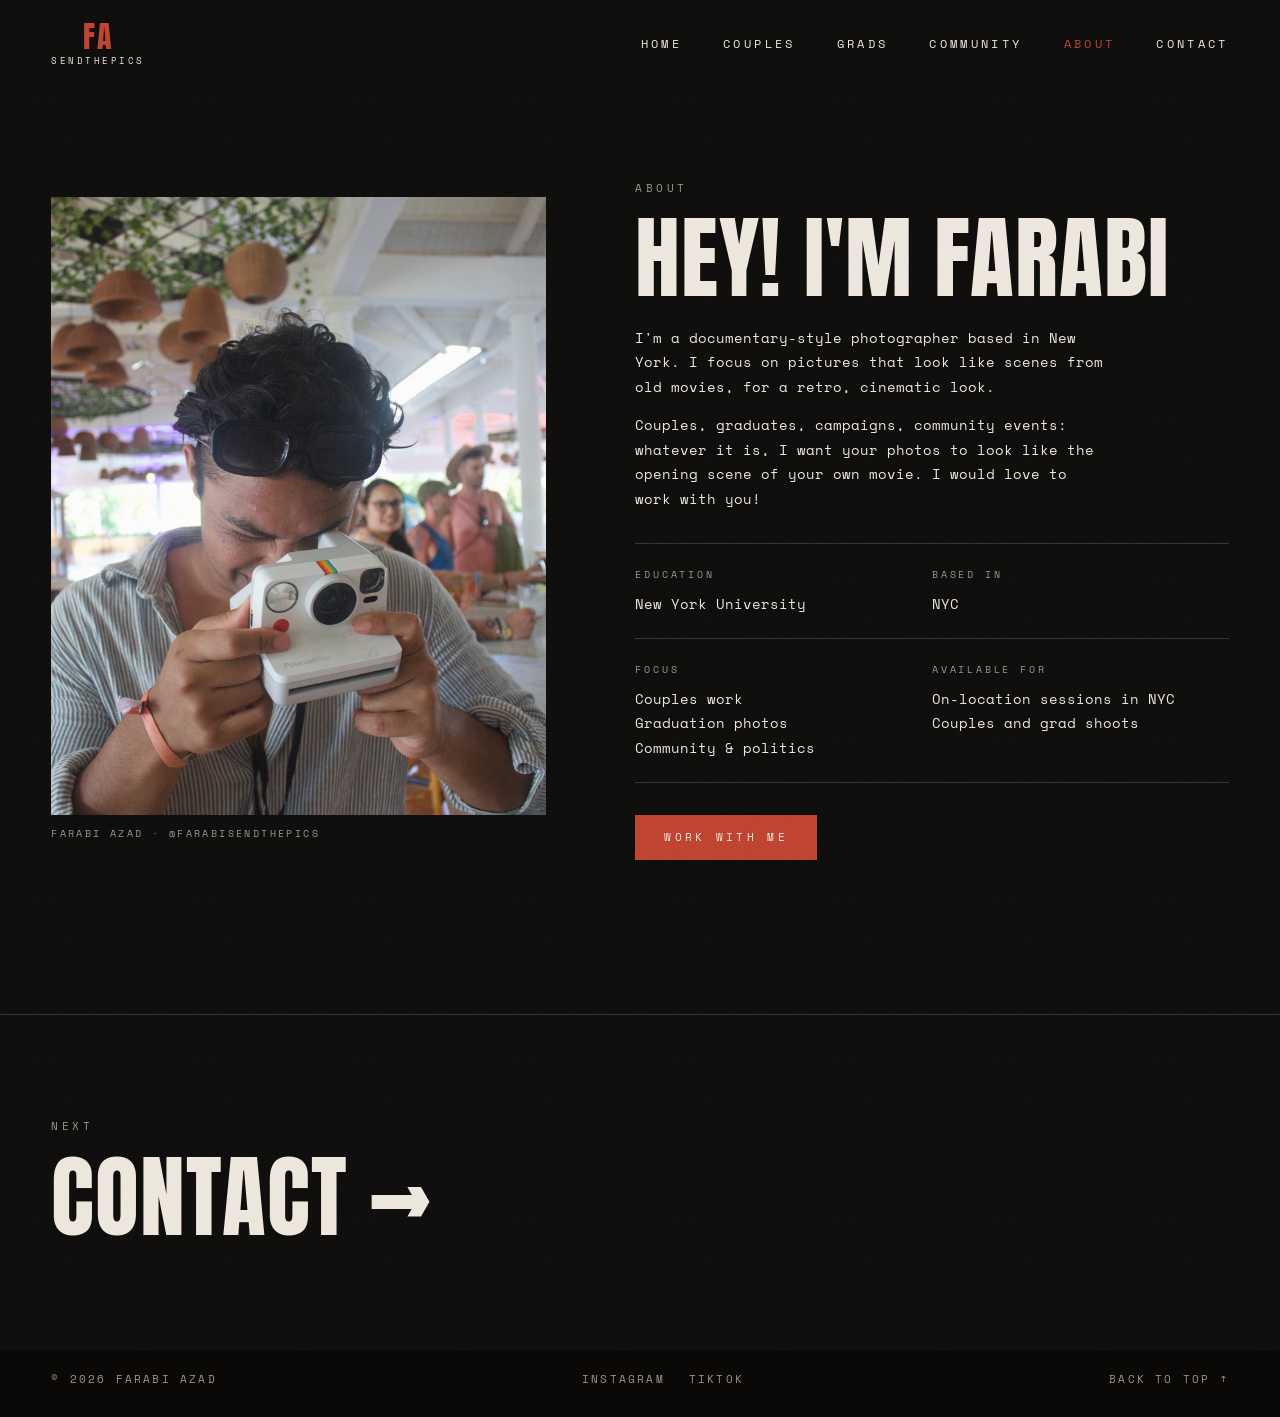
==== commit 02ca3470: "Redesign site with cinematic multi-page layout New dark, film-style homepage plus separate Couples, " ====
--- a/about.html
+++ b/about.html
@@ -3,70 +3,69 @@
 <head>
   <meta charset="UTF-8" />
   <meta name="viewport" content="width=device-width, initial-scale=1.0" />
-  <title>Farabi Azad | About</title>
-  <link rel="stylesheet" href="styles.css" />
+  <title>About — Farabi Azad Photography</title>
+  <link rel="preconnect" href="https://fonts.googleapis.com" />
+  <link rel="preconnect" href="https://fonts.gstatic.com" crossorigin />
+  <link href="https://fonts.googleapis.com/css2?family=Anton&family=Space+Mono:ital,wght@0,400;0,700;1,400&display=swap" rel="stylesheet" />
+  <link rel="stylesheet" href="site.css" />
 </head>
-<body class="about-page">
-  <header class="site-nav" aria-label="Main navigation">
-    <a href="index.html">Home</a>
-    <a href="projects.html">Projects</a>
-    <a href="about.html" aria-current="page">About</a>
+<body id="top">
+  <div class="grain" aria-hidden="true"></div>
+
+  <header class="nav" data-nav>
+    <a class="nav-mark" href="index.html" aria-label="Farabi Azad home">
+      <span class="mark-big">FA</span>
+      <span class="mark-small">sendthepics</span>
+    </a>
+    <button class="nav-toggle" type="button" aria-label="Open menu" aria-expanded="false" data-nav-toggle>
+      <span></span><span></span>
+    </button>
+    <nav class="nav-links" data-nav-links>
+      <a href="index.html">Home</a>
+      <a href="couples.html">Couples</a>
+      <a href="grads.html">Grads</a>
+      <a href="community.html">Community</a>
+      <a href="about.html" aria-current="page">About</a>
+      <a href="contact.html">Contact</a>
+    </nav>
   </header>
 
-  <div class="site-social" aria-label="Social links">
-    <span class="site-logo">farabisendthepics</span>
-    <a href="https://www.instagram.com/farabisendthepics/" target="_blank" rel="noopener">Instagram</a>
-    <a href="https://www.tiktok.com/@farabisendthepics" target="_blank" rel="noopener">TikTok</a>
-  </div>
+  <main>
+    <section class="meet" style="padding-top: clamp(130px, 14vw, 200px);">
+      <figure class="meet-photo reveal">
+        <img src="img/about.jpg" alt="Farabi framing a shot with a Polaroid camera" />
+        <figcaption>Farabi Azad · @farabisendthepics</figcaption>
+      </figure>
+      <div class="meet-text reveal">
+        <p class="eyebrow">About</p>
+        <h1 class="display">Hey! I'm Farabi</h1>
+        <p>I'm a documentary-style photographer based in New York. I focus on pictures that look like scenes from old movies, for a retro, cinematic look.</p>
+        <p>Couples, graduates, campaigns, community events: whatever it is, I want your photos to look like the opening scene of your own movie. I would love to work with you!</p>
+        <div class="about-grid">
+          <div><h3>Education</h3><p>New York University</p></div>
+          <div><h3>Based in</h3><p>NYC</p></div>
+          <div><h3>Focus</h3><p>Couples work<br />Graduation photos<br />Community &amp; politics</p></div>
+          <div><h3>Available for</h3><p>On-location sessions in NYC<br />Couples and grad shoots</p></div>
+        </div>
+        <a class="btn btn-solid" href="contact.html" style="margin-top: 32px;">Work with me</a>
+      </div>
+    </section>
 
-  <main class="page page-offset">
-    <div class="about-layout">
-      <section>
-        <p class="about-intro">
-          Hi! I'm Farabi, a documentary-style photographer. I focus on pictures that look like scenes from old movies for a retro, cinematic-look. I would love to work with you!
-        </p>
+    <a class="next" href="contact.html">
+      <p class="eyebrow">Next</p>
+      <p class="display">Contact →</p>
+    </a>
+  </main>
 
-        <div class="about-columns">
-          <article class="about-block">
-            <h2>Education</h2>
-            <ul>
-              <li>New York University</li>
-            </ul>
-          </article>
+  <footer class="footer">
+    <span>© 2026 Farabi Azad</span>
+    <span class="footer-links">
+      <a href="https://www.instagram.com/farabisendthepics/" target="_blank" rel="noopener">Instagram</a>
+      <a href="https://www.tiktok.com/@farabisendthepics" target="_blank" rel="noopener">TikTok</a>
+    </span>
+    <a href="#top">Back to top ↑</a>
+  </footer>
 
-          <article class="about-block">
-            <h2>Based In</h2>
-            <ul>
-              <li>NYC</li>
-            </ul>
-          </article>
-
-          <article class="about-block">
-            <h2>Focus</h2>
-            <ul>
-              <li>Couples Work</li>
-              <li>Graduation Photos</li>
-            </ul>
-          </article>
-
-          <article class="about-block">
-            <h2>Available For</h2>
-            <ul>
-              <li>On-location sessions in NYC</li>
-              <li>Couples and grad shoots</li>
-            </ul>
-            <div class="about-contact-links" aria-label="Social links">
-              <a class="about-contact-btn" href="https://www.tiktok.com/@farabisendthepics" target="_blank" rel="noopener">TikTok</a>
-              <a class="about-contact-btn" href="https://www.instagram.com/farabisendthepics/" target="_blank" rel="noopener">Instagram</a>
-            </div>
-          </article>
-        </div>
-      </section>
-
-      <figure class="about-photo">
-        <img src="images/about/about-01.jpg" alt="Farabi holding a Polaroid camera" />
-      </figure>
-    </div>
-  </main>
+  <script src="site.js"></script>
 </body>
 </html>
--- a/site.css
+++ b/site.css
@@ -0,0 +1,343 @@
+:root {
+  --bg: #0a0908;
+  --ink: #efe9df;
+  --muted: #9b948a;
+  --red: #c0412d;
+  --line: rgba(239, 233, 223, 0.18);
+  --display: "Anton", "Impact", sans-serif;
+  --mono: "Space Mono", ui-monospace, monospace;
+  --gutter: clamp(16px, 4vw, 56px);
+}
+
+* { box-sizing: border-box; }
+html { scroll-behavior: smooth; }
+body {
+  margin: 0;
+  background: var(--bg);
+  color: var(--ink);
+  font-family: var(--mono);
+  font-size: 14px;
+  line-height: 1.75;
+  -webkit-font-smoothing: antialiased;
+  overflow-x: hidden;
+}
+img { display: block; max-width: 100%; }
+a { color: inherit; }
+
+/* film grain over everything */
+.grain {
+  position: fixed; inset: -50%;
+  pointer-events: none; z-index: 100; opacity: 0.07;
+  background-image: url("data:image/svg+xml;utf8,<svg xmlns='http://www.w3.org/2000/svg' width='160' height='160'><filter id='n'><feTurbulence type='fractalNoise' baseFrequency='0.9' numOctaves='3' stitchTiles='stitch'/></filter><rect width='100%' height='100%' filter='url(%23n)'/></svg>");
+  animation: grain 1s steps(6) infinite;
+}
+@keyframes grain {
+  0% { transform: translate(0, 0); } 20% { transform: translate(-3%, 2%); }
+  40% { transform: translate(2%, -3%); } 60% { transform: translate(-2%, -1%); }
+  80% { transform: translate(3%, 3%); } 100% { transform: translate(0, 0); }
+}
+
+.eyebrow {
+  margin: 0 0 18px;
+  font-size: 11px; letter-spacing: 0.32em; text-transform: uppercase; color: var(--muted);
+}
+.display {
+  margin: 0 0 24px;
+  font-family: var(--display); font-weight: 400;
+  font-size: clamp(42px, 7vw, 96px); line-height: 0.95;
+  letter-spacing: 0.01em; text-transform: uppercase;
+}
+.btn {
+  display: inline-block; margin-top: 12px;
+  padding: 12px 28px; border: 1px solid var(--ink);
+  font-size: 11px; letter-spacing: 0.3em; text-transform: uppercase; text-decoration: none;
+  transition: background 0.3s, color 0.3s;
+}
+.btn:hover { background: var(--ink); color: var(--bg); }
+.btn-solid { background: var(--red); border-color: var(--red); color: var(--ink); }
+.btn-solid:hover { background: var(--ink); border-color: var(--ink); }
+
+/* NAV */
+.nav {
+  position: fixed; top: 0; left: 0; right: 0; z-index: 50;
+  display: flex; align-items: center; justify-content: space-between;
+  padding: 22px var(--gutter);
+  transition: background 0.4s, padding 0.4s;
+}
+.nav.is-scrolled { background: rgba(10, 9, 8, 0.88); padding-block: 14px; backdrop-filter: blur(6px); }
+.nav-mark { text-decoration: none; display: flex; flex-direction: column; align-items: center; line-height: 1; }
+.mark-big { font-family: var(--display); font-size: 30px; color: var(--red); letter-spacing: 0.04em; }
+.mark-small { font-size: 9px; letter-spacing: 0.28em; text-transform: uppercase; margin-top: 4px; }
+.nav-links { display: flex; gap: clamp(20px, 3.2vw, 48px); }
+.nav-links a {
+  font-size: 12px; letter-spacing: 0.28em; text-transform: uppercase; text-decoration: none;
+  position: relative;
+}
+.nav-links a::after {
+  content: ""; position: absolute; left: 0; right: 0; bottom: -6px; height: 1px;
+  background: var(--red); transform: scaleX(0); transition: transform 0.3s;
+}
+.nav-links a:hover::after { transform: scaleX(1); }
+.nav-toggle { display: none; }
+
+/* HERO */
+.hero { position: relative; height: 100vh; min-height: 560px; overflow: hidden; }
+.hero-img {
+  position: absolute; inset: 0; width: 100%; height: 100%; object-fit: cover;
+  transform: scale(1.08); animation: slowzoom 14s ease-out forwards;
+}
+@keyframes slowzoom { to { transform: scale(1); } }
+.hero-shade {
+  position: absolute; inset: 0;
+  background: radial-gradient(ellipse at center, rgba(10,9,8,0.35) 0%, rgba(10,9,8,0.8) 75%),
+              linear-gradient(to bottom, rgba(10,9,8,0) 60%, var(--bg) 100%);
+}
+.hero-content {
+  position: relative; height: 100%;
+  display: flex; flex-direction: column; align-items: center; justify-content: center;
+  text-align: center; padding: 0 var(--gutter);
+  animation: fadeup 1.6s 0.3s ease both;
+}
+.hero-title {
+  margin: 0; font-family: var(--display); font-weight: 400; text-transform: uppercase;
+  font-size: clamp(56px, 13vw, 200px); line-height: 0.9; letter-spacing: 0.02em;
+}
+.hero-tag { margin: 22px 0 0; font-size: 13px; font-style: italic; }
+.scroll-cue {
+  position: absolute; left: 50%; bottom: 28px; transform: translateX(-50%);
+  font-size: 10px; letter-spacing: 0.3em; text-transform: uppercase; text-decoration: none; color: var(--muted);
+  padding-bottom: 36px;
+}
+.scroll-cue::after {
+  content: ""; position: absolute; left: 50%; bottom: 0; width: 1px; height: 28px; background: var(--muted);
+  animation: cue 2s ease-in-out infinite;
+}
+@keyframes cue { 0%, 100% { transform: scaleY(0.3); transform-origin: top; } 50% { transform: scaleY(1); transform-origin: top; } }
+@keyframes fadeup { from { opacity: 0; transform: translateY(24px); } to { opacity: 1; transform: none; } }
+
+/* MEET */
+.meet {
+  display: grid; grid-template-columns: minmax(0, 5fr) minmax(0, 6fr);
+  gap: clamp(32px, 7vw, 120px); align-items: center;
+  padding: clamp(80px, 12vw, 180px) var(--gutter);
+}
+.meet-photo { margin: 0; }
+.meet-photo img { width: 100%; aspect-ratio: 4 / 5; object-fit: cover; }
+.meet-photo figcaption { margin-top: 10px; font-size: 10px; letter-spacing: 0.24em; text-transform: uppercase; color: var(--muted); }
+.meet-text p { max-width: 52ch; }
+.facts { display: grid; grid-template-columns: repeat(3, auto); gap: 16px 32px; margin: 32px 0 24px; padding-top: 24px; border-top: 1px solid var(--line); justify-content: start; }
+.facts dt { font-size: 10px; letter-spacing: 0.24em; text-transform: uppercase; color: var(--muted); }
+.facts dd { margin: 4px 0 0; }
+
+/* WORK */
+.work { display: grid; grid-template-columns: 1fr 1fr; gap: 2px; }
+.work-tile {
+  position: relative; display: block; overflow: hidden; text-decoration: none;
+  aspect-ratio: 4 / 3;
+}
+.work-tile img {
+  position: absolute; inset: 0; width: 100%; height: 100%; object-fit: cover;
+  filter: brightness(0.5) saturate(0.85); transition: transform 1.2s ease, filter 0.6s;
+}
+.work-tile::after {
+  content: ""; position: absolute; inset: 0;
+  background: linear-gradient(to top, rgba(10,9,8,0.85) 0%, rgba(10,9,8,0) 45%);
+}
+.work-tile > span { z-index: 1; }
+.work-tile:hover img { transform: scale(1.05); filter: brightness(0.75) saturate(1); }
+.work-num { position: absolute; top: 24px; left: 28px; font-size: 11px; letter-spacing: 0.3em; color: var(--red); }
+.work-title {
+  position: absolute; left: 28px; bottom: 54px; right: 28px;
+  font-family: var(--display); text-transform: uppercase;
+  font-size: clamp(36px, 5.5vw, 80px); line-height: 0.95;
+}
+.work-meta {
+  position: absolute; left: 28px; bottom: 26px;
+  font-size: 11px; letter-spacing: 0.2em; text-transform: uppercase; color: var(--muted);
+}
+
+/* FILM STRIP */
+.strip { padding: clamp(80px, 10vw, 140px) 0; overflow: hidden; }
+.strip-head { display: flex; align-items: center; gap: 24px; padding: 0 var(--gutter); margin-bottom: 28px; }
+.strip-head .eyebrow { margin: 0; white-space: nowrap; }
+.strip-rule { flex: 1; height: 1px; background: var(--line); }
+.strip-track {
+  display: flex; gap: 14px; width: max-content;
+  animation: strip 60s linear infinite;
+}
+.strip:hover .strip-track { animation-play-state: paused; }
+.strip-track img { height: clamp(220px, 32vw, 420px); width: auto; object-fit: cover; }
+@keyframes strip { to { transform: translateX(-50%); } }
+
+/* TESTIMONIALS */
+.testimonials {
+  display: grid; grid-template-columns: minmax(0, 4fr) minmax(0, 7fr); gap: clamp(32px, 6vw, 96px);
+  align-items: center; padding: 0 var(--gutter) clamp(80px, 10vw, 140px);
+}
+.t-slides { position: relative; min-height: 220px; }
+.t-slide {
+  position: absolute; inset: 0; margin: 0;
+  opacity: 0; transform: translateY(12px); transition: opacity 0.6s, transform 0.6s; pointer-events: none;
+}
+.t-slide.is-active { opacity: 1; transform: none; pointer-events: auto; }
+.t-slide p { margin: 0 0 18px; font-size: 15px; }
+.t-slide cite { font-style: normal; font-size: 11px; letter-spacing: 0.24em; text-transform: uppercase; color: var(--red); }
+.t-controls { display: flex; align-items: center; gap: 20px; margin-top: 24px; }
+.t-controls button {
+  background: none; border: 1px solid var(--line); color: var(--ink); font: inherit;
+  width: 44px; height: 44px; cursor: pointer; transition: border-color 0.3s;
+}
+.t-controls button:hover { border-color: var(--ink); }
+.t-count { font-size: 11px; letter-spacing: 0.2em; color: var(--muted); }
+.t-photo { margin: 0; }
+.t-photo img { width: 100%; aspect-ratio: 16 / 9; object-fit: cover; }
+
+/* STATEMENT */
+.statement { padding: clamp(80px, 12vw, 180px) var(--gutter); border-top: 1px solid var(--line); }
+.statement-text {
+  margin: 0; font-family: var(--display); text-transform: uppercase;
+  font-size: clamp(44px, 9vw, 150px); line-height: 0.95; color: var(--ink);
+}
+
+/* CTA */
+.cta { position: relative; min-height: 80vh; display: grid; place-items: center; text-align: center; overflow: hidden; }
+.cta-img { position: absolute; inset: 0; width: 100%; height: 100%; object-fit: cover; }
+.cta-shade { position: absolute; inset: 0; background: rgba(10, 9, 8, 0.72); }
+.cta-content { position: relative; padding: 0 var(--gutter); }
+
+/* FOOTER */
+.footer {
+  display: flex; justify-content: space-between; flex-wrap: wrap; gap: 16px;
+  padding: 28px var(--gutter);
+  font-size: 11px; letter-spacing: 0.2em; text-transform: uppercase; color: var(--muted);
+}
+.footer a { text-decoration: none; }
+.footer a:hover { color: var(--ink); }
+.footer-links { display: flex; gap: 24px; }
+
+/* ---------- INNER PAGES ---------- */
+.nav-links a[aria-current="page"] { color: var(--red); }
+
+.page-hero { position: relative; height: 72vh; min-height: 460px; overflow: hidden; }
+.page-hero img { position: absolute; inset: 0; width: 100%; height: 100%; object-fit: cover; }
+.page-hero .hero-shade { background: linear-gradient(to bottom, rgba(10,9,8,0.45) 0%, rgba(10,9,8,0.35) 50%, var(--bg) 100%); }
+.page-hero-content {
+  position: absolute; left: var(--gutter); right: var(--gutter); bottom: clamp(32px, 6vw, 72px);
+  animation: fadeup 1.4s 0.2s ease both;
+}
+.page-hero-content .hero-title { font-size: clamp(56px, 11vw, 170px); }
+.page-hero-content .hero-tag { margin-top: 14px; }
+
+.intro {
+  display: grid; grid-template-columns: minmax(0, 1fr) minmax(0, 2fr); gap: clamp(24px, 6vw, 96px);
+  padding: clamp(64px, 9vw, 130px) var(--gutter);
+}
+.intro p { margin: 0 0 16px; max-width: 60ch; font-size: 15px; }
+
+/* masonry gallery */
+.gallery { columns: 3 320px; column-gap: 14px; padding: 0 var(--gutter); }
+.gallery figure { margin: 0 0 14px; break-inside: avoid; overflow: hidden; }
+.gallery img { width: 100%; cursor: zoom-in; transition: transform 0.9s ease, filter 0.5s; filter: saturate(0.92); }
+.gallery img:hover { transform: scale(1.03); filter: saturate(1.05); }
+.gallery img:focus-visible { outline: 2px solid var(--red); outline-offset: -2px; }
+
+/* lightbox */
+.lightbox {
+  position: fixed; inset: 0; z-index: 200; background: rgba(5, 5, 4, 0.96);
+  display: grid; grid-template-columns: 72px 1fr 72px; align-items: center;
+  opacity: 0; pointer-events: none; transition: opacity 0.35s;
+}
+.lightbox.is-open { opacity: 1; pointer-events: auto; }
+.lightbox img { max-width: 100%; max-height: 88vh; margin: auto; object-fit: contain; }
+.lightbox button { background: none; border: 0; color: var(--ink); font: 22px var(--mono); cursor: pointer; height: 72px; }
+.lightbox button:hover { color: var(--red); }
+.lb-close { position: absolute; top: 12px; right: 16px; font-size: 32px !important; }
+.lb-count { position: absolute; bottom: 20px; left: 0; right: 0; text-align: center; font-size: 11px; letter-spacing: 0.24em; color: var(--muted); }
+
+/* pricing */
+.pricing { padding: clamp(80px, 10vw, 140px) var(--gutter) 0; }
+.price-grid { display: grid; grid-template-columns: repeat(auto-fit, minmax(220px, 1fr)); border-top: 1px solid var(--line); }
+.price {
+  padding: 28px 24px 32px 0; border-bottom: 1px solid var(--line);
+}
+.price h3 { margin: 0 0 6px; font-family: var(--display); font-weight: 400; font-size: 30px; text-transform: uppercase; letter-spacing: 0.02em; }
+.price .amount { margin: 0; color: var(--red); font-size: 13px; letter-spacing: 0.1em; }
+.price .note { margin: 6px 0 0; color: var(--muted); font-size: 12px; }
+.fine { margin: 20px 0 0; color: var(--muted); font-size: 12px; font-style: italic; }
+
+/* inquiry form */
+.inquiry {
+  display: grid; grid-template-columns: minmax(0, 1fr) minmax(0, 1.4fr); gap: clamp(32px, 6vw, 96px);
+  padding: clamp(80px, 10vw, 140px) var(--gutter);
+}
+.inquiry-side p { max-width: 42ch; }
+.inquiry-side a { color: var(--ink); }
+.form { display: grid; gap: 22px; }
+.form-row { display: grid; grid-template-columns: 1fr 1fr; gap: 22px; }
+.field { display: grid; gap: 8px; }
+.field span { font-size: 10px; letter-spacing: 0.28em; text-transform: uppercase; color: var(--muted); }
+.field input, .field select, .field textarea {
+  width: 100%; background: transparent; color: var(--ink);
+  border: 0; border-bottom: 1px solid var(--line); border-radius: 0;
+  padding: 10px 0; font: 15px var(--mono); transition: border-color 0.3s;
+}
+.field select { appearance: none; cursor: pointer; background-image: linear-gradient(45deg, transparent 50%, var(--muted) 50%), linear-gradient(135deg, var(--muted) 50%, transparent 50%); background-position: right 6px center, right 0 center; background-size: 6px 6px; background-repeat: no-repeat; }
+.field select option { background: var(--bg); }
+.field textarea { resize: vertical; min-height: 120px; }
+.field input:focus, .field select:focus, .field textarea:focus { outline: none; border-color: var(--red); }
+.form .btn { justify-self: start; cursor: pointer; font-family: var(--mono); }
+
+/* video */
+.video-wrap { padding: 0 var(--gutter) clamp(40px, 6vw, 80px); }
+.video-wrap video { width: 100%; max-height: 80vh; background: #000; }
+.video-wrap .eyebrow { margin-top: 14px; }
+
+/* about page */
+.about-grid { display: grid; grid-template-columns: repeat(auto-fit, minmax(200px, 1fr)); gap: 0; border-top: 1px solid var(--line); margin-top: 32px; }
+.about-grid div { padding: 22px 20px 22px 0; border-bottom: 1px solid var(--line); }
+.about-grid h3 { margin: 0 0 8px; font-size: 10px; letter-spacing: 0.28em; text-transform: uppercase; color: var(--muted); font-weight: 400; }
+.about-grid p { margin: 0; }
+
+/* next page link */
+.next {
+  display: block; padding: clamp(60px, 8vw, 110px) var(--gutter); border-top: 1px solid var(--line);
+  text-decoration: none;
+}
+.next .display { margin: 0; transition: color 0.3s; }
+.next:hover .display { color: var(--red); }
+
+@media (max-width: 820px) {
+  .intro, .inquiry { grid-template-columns: 1fr; }
+  .form-row { grid-template-columns: 1fr; }
+  .lightbox { grid-template-columns: 44px 1fr 44px; }
+}
+
+/* scroll reveal */
+.reveal { opacity: 0; transform: translateY(40px); transition: opacity 1.1s ease, transform 1.1s ease; }
+.reveal.is-in { opacity: 1; transform: none; }
+
+/* MOBILE */
+@media (max-width: 820px) {
+  .nav-toggle {
+    display: flex; flex-direction: column; gap: 7px; background: none; border: 0; padding: 8px; cursor: pointer; z-index: 2;
+  }
+  .nav-toggle span { width: 26px; height: 1px; background: var(--ink); transition: transform 0.3s; }
+  .nav-toggle[aria-expanded="true"] span:first-child { transform: translateY(4px) rotate(45deg); }
+  .nav-toggle[aria-expanded="true"] span:last-child { transform: translateY(-4px) rotate(-45deg); }
+  .nav-links {
+    position: fixed; inset: 0; background: var(--bg);
+    flex-direction: column; align-items: center; justify-content: center; gap: 32px;
+    opacity: 0; pointer-events: none; transition: opacity 0.4s;
+  }
+  .nav-links.is-open { opacity: 1; pointer-events: auto; }
+  .nav-links a { font-size: 14px; }
+  .meet, .testimonials { grid-template-columns: 1fr; }
+  .work { grid-template-columns: 1fr; }
+  .facts { grid-template-columns: 1fr 1fr; }
+  .t-slides { min-height: 240px; }
+}
+
+@media (prefers-reduced-motion: reduce) {
+  *, *::before, *::after { animation: none !important; transition: none !important; }
+  .reveal { opacity: 1; transform: none; }
+}
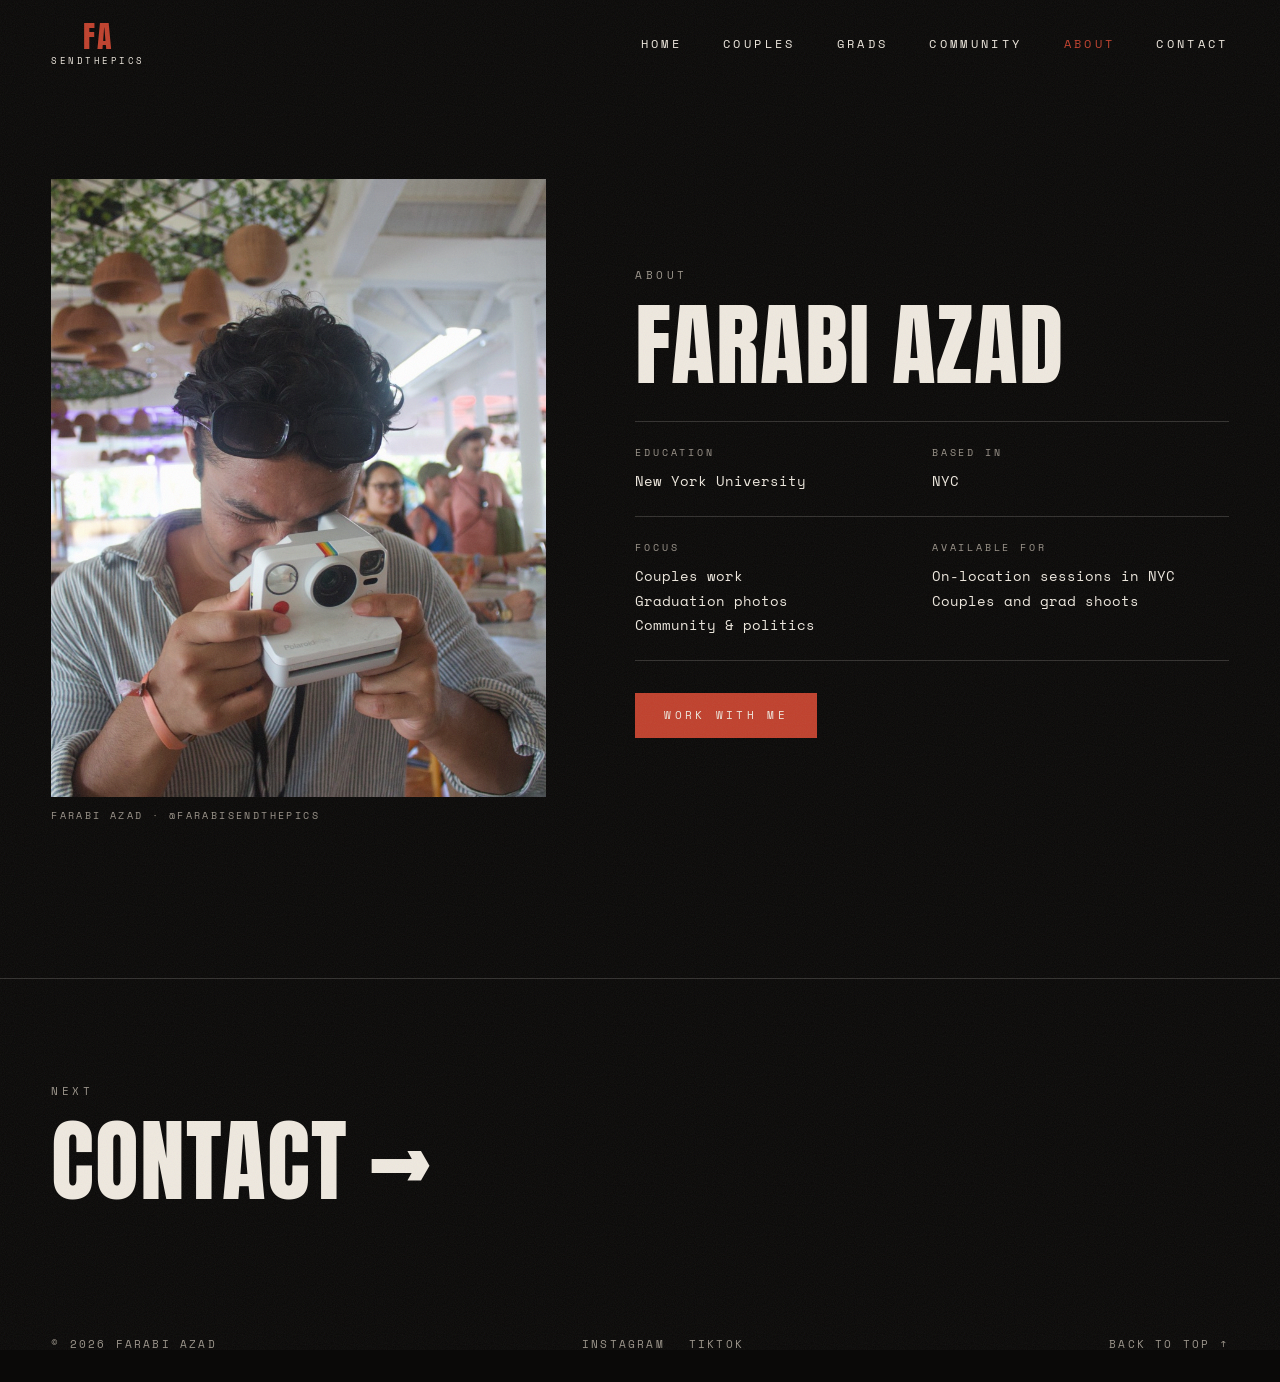
==== commit 459304c9: "remove pov 1" ====
--- a/about.html
+++ b/about.html
@@ -38,9 +38,7 @@
       </figure>
       <div class="meet-text reveal">
         <p class="eyebrow">About</p>
-        <h1 class="display">Hey! I'm Farabi</h1>
-        <p>I'm a documentary-style photographer based in New York. I focus on pictures that look like scenes from old movies, for a retro, cinematic look.</p>
-        <p>Couples, graduates, campaigns, community events: whatever it is, I want your photos to look like the opening scene of your own movie. I would love to work with you!</p>
+        <h1 class="display">Farabi Azad</h1>
         <div class="about-grid">
           <div><h3>Education</h3><p>New York University</p></div>
           <div><h3>Based in</h3><p>NYC</p></div>
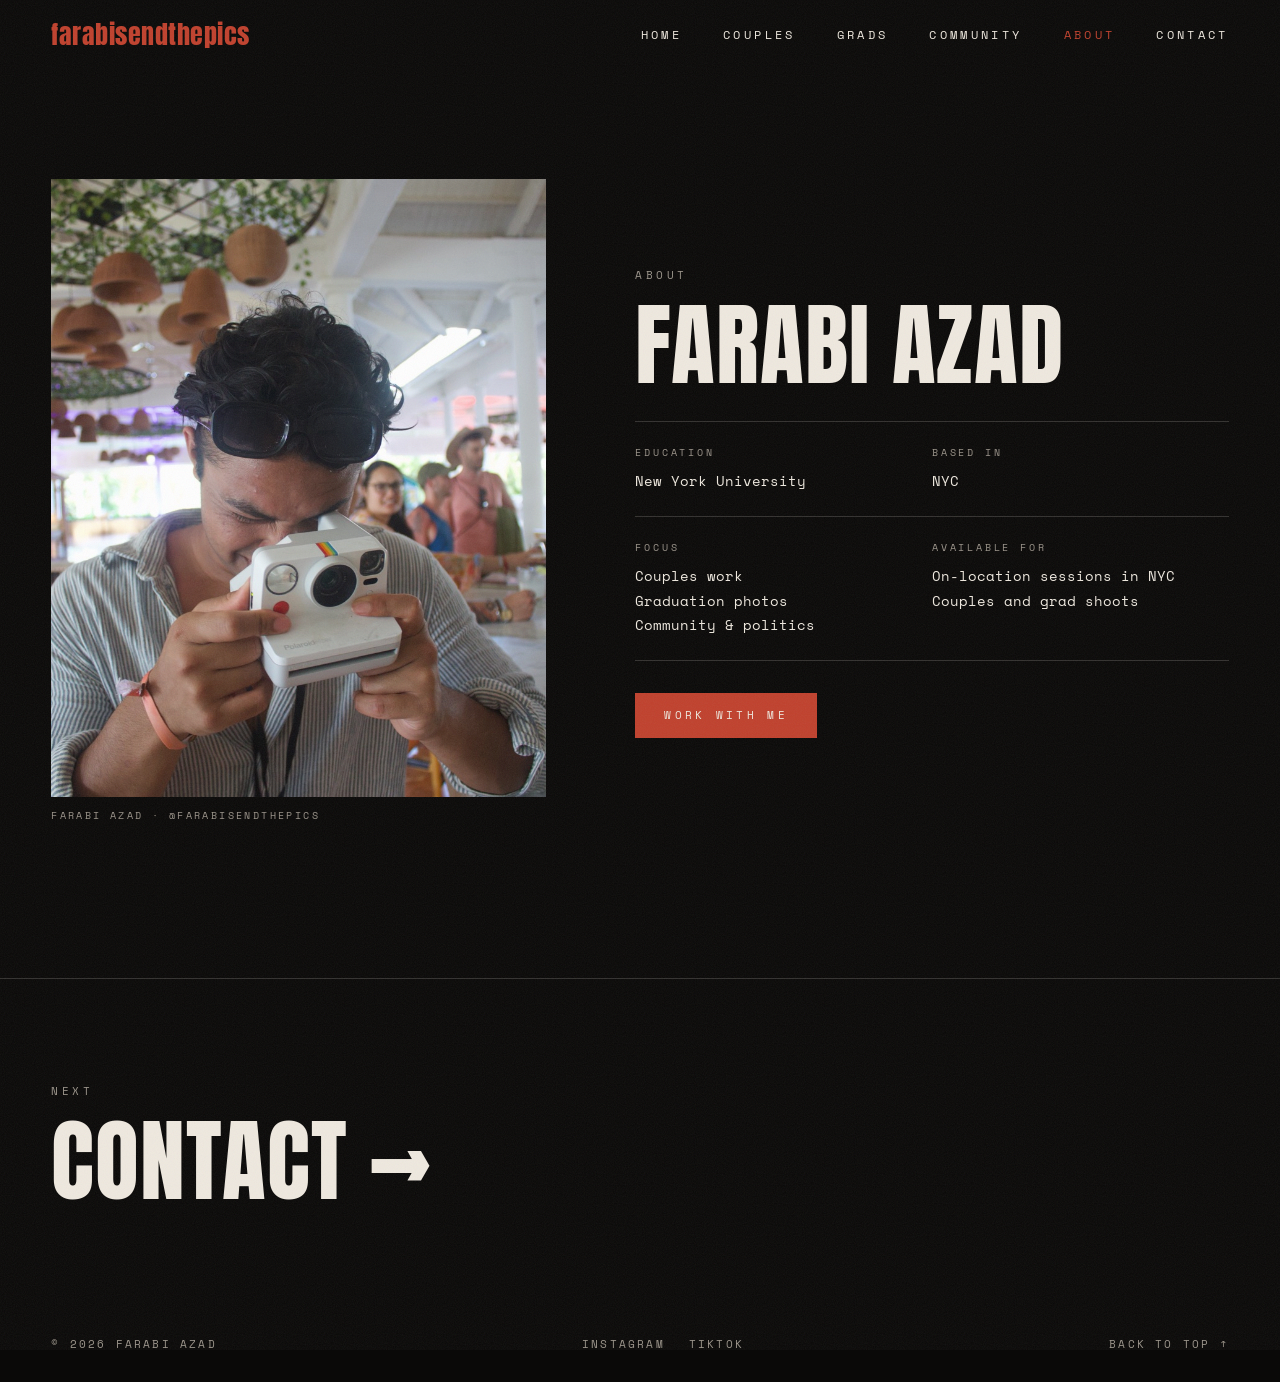
==== commit 5ddd1091: "Replace FA logo with farabisendthepics wordmark Swap the stacked "FA / sendthepics" nav mark for a s" ====
--- a/about.html
+++ b/about.html
@@ -14,8 +14,7 @@
 
   <header class="nav" data-nav>
     <a class="nav-mark" href="index.html" aria-label="Farabi Azad home">
-      <span class="mark-big">FA</span>
-      <span class="mark-small">sendthepics</span>
+      <span class="mark-word">farabisendthepics</span>
     </a>
     <button class="nav-toggle" type="button" aria-label="Open menu" aria-expanded="false" data-nav-toggle>
       <span></span><span></span>
--- a/site.css
+++ b/site.css
@@ -66,8 +66,7 @@
 }
 .nav.is-scrolled { background: rgba(10, 9, 8, 0.88); padding-block: 14px; backdrop-filter: blur(6px); }
 .nav-mark { text-decoration: none; display: flex; flex-direction: column; align-items: center; line-height: 1; }
-.mark-big { font-family: var(--display); font-size: 30px; color: var(--red); letter-spacing: 0.04em; }
-.mark-small { font-size: 9px; letter-spacing: 0.28em; text-transform: uppercase; margin-top: 4px; }
+.mark-word { font-family: var(--display); font-size: clamp(20px, 2vw, 26px); color: var(--red); letter-spacing: 0.02em; }
 .nav-links { display: flex; gap: clamp(20px, 3.2vw, 48px); }
 .nav-links a {
   font-size: 12px; letter-spacing: 0.28em; text-transform: uppercase; text-decoration: none;
@@ -125,6 +124,7 @@
 .meet-photo img { width: 100%; aspect-ratio: 4 / 5; object-fit: cover; }
 .meet-photo figcaption { margin-top: 10px; font-size: 10px; letter-spacing: 0.24em; text-transform: uppercase; color: var(--muted); }
 .meet-text p { max-width: 52ch; }
+.meet-text .meet-caption { margin: 0 0 14px; max-width: 54ch; font-size: 12.5px; line-height: 1.85; color: var(--muted); }
 .facts { display: grid; grid-template-columns: repeat(3, auto); gap: 16px 32px; margin: 32px 0 24px; padding-top: 24px; border-top: 1px solid var(--line); justify-content: start; }
 .facts dt { font-size: 10px; letter-spacing: 0.24em; text-transform: uppercase; color: var(--muted); }
 .facts dd { margin: 4px 0 0; }
@@ -283,6 +283,7 @@
 }
 .field select { appearance: none; cursor: pointer; background-image: linear-gradient(45deg, transparent 50%, var(--muted) 50%), linear-gradient(135deg, var(--muted) 50%, transparent 50%); background-position: right 6px center, right 0 center; background-size: 6px 6px; background-repeat: no-repeat; }
 .field select option { background: var(--bg); }
+.field input { color-scheme: dark; }
 .field textarea { resize: vertical; min-height: 120px; }
 .field input:focus, .field select:focus, .field textarea:focus { outline: none; border-color: var(--red); }
 .form .btn { justify-self: start; cursor: pointer; font-family: var(--mono); }
